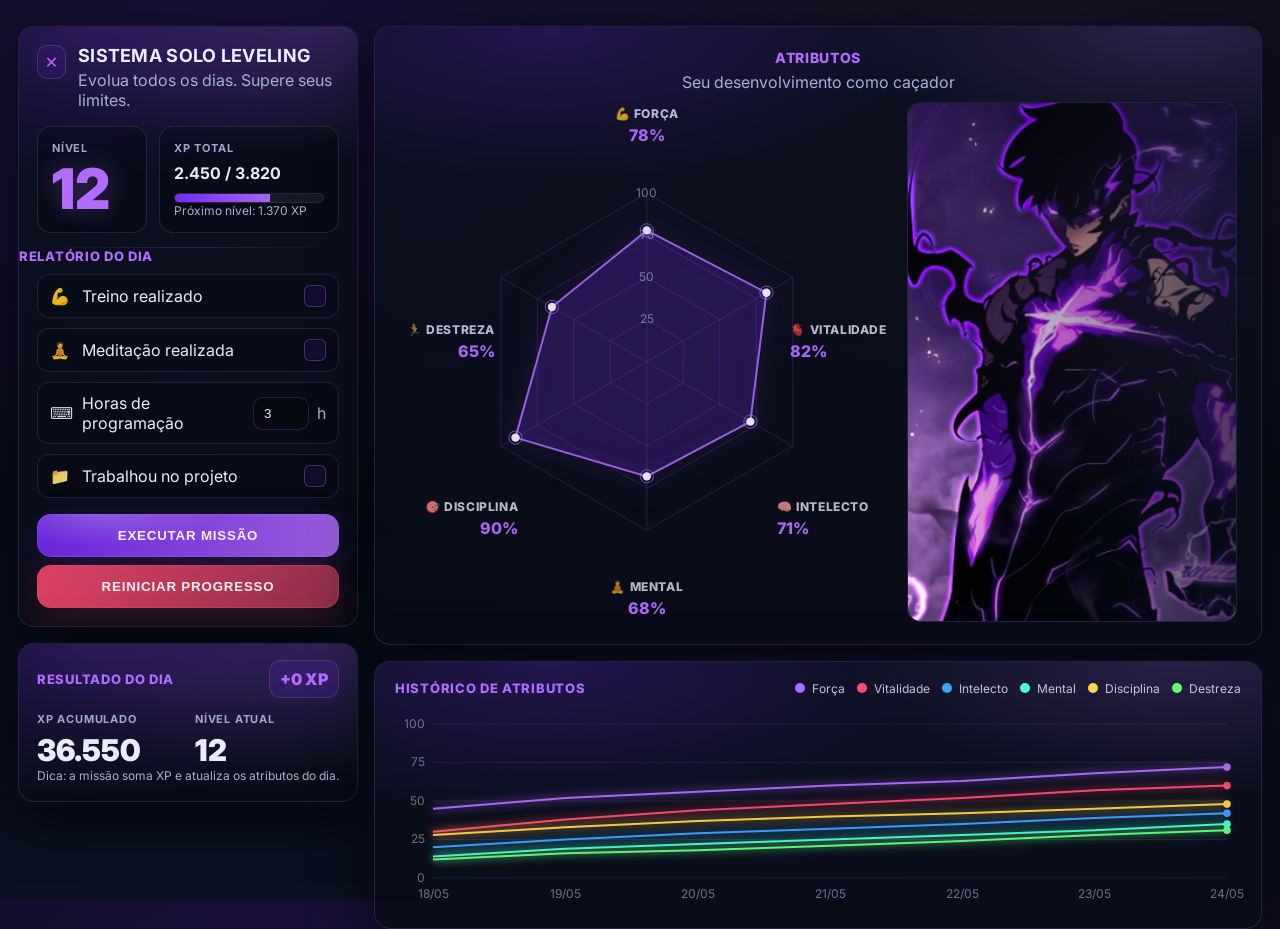
==== solo/index.html @ bb293845 "SoloLevingVini" ====
<!doctype html>
<html lang="pt-BR">
<head>
  <meta charset="utf-8" />
  <meta name="viewport" content="width=device-width, initial-scale=1" />
  <title>Sistema Solo Leveling</title>
  <link rel="preconnect" href="https://fonts.googleapis.com">
  <link rel="preconnect" href="https://fonts.gstatic.com" crossorigin>
  <link href="https://fonts.googleapis.com/css2?family=Inter:wght@400;600;700;800&display=swap" rel="stylesheet">
  <link rel="stylesheet" href="./styles.css" />
</head>
<body>
  <div class="bg"></div>

  <main class="wrap">
    <section class="grid">

      <!-- LEFT COLUMN -->
      <aside class="col left">
        <div class="card glass">
          <div class="titleRow">
            <div class="logoX">✕</div>
            <div>
              <h1>SISTEMA SOLO LEVELING</h1>
              <p class="muted">Evolua todos os dias. Supere seus limites.</p>
            </div>
          </div>

          <div class="levelXp">
            <div class="levelBox">
              <div class="k">NÍVEL</div>
              <div id="level" class="levelNum">12</div>
            </div>

            <div class="xpBox">
              <div class="k">XP TOTAL</div>
              <div class="xpTop">
                <div id="xpText" class="xpText">2.450 / 3.000</div>
              </div>
              <div class="bar">
                <div id="xpFill" class="fill"></div>
              </div>
              <div id="nextText" class="muted small">Próximo nível: 550 XP</div>
            </div>
          </div>

          <div class="divider"></div>

          <h2>RELATÓRIO DO DIA</h2>

          <div class="tasks">
            <label class="task">
              <span class="taskLeft">
                <span class="ico">💪</span>
                <span>Treino realizado</span>
              </span>
              <input id="tTreino" type="checkbox">
              <span class="cb"></span>
            </label>

            <label class="task">
              <span class="taskLeft">
                <span class="ico">🧘</span>
                <span>Meditação realizada</span>
              </span>
              <input id="tMeditacao" type="checkbox">
              <span class="cb"></span>
            </label>

            <div class="task row">
              <span class="taskLeft">
                <span class="ico">⌨️</span>
                <span>Horas de programação</span>
              </span>
              <div class="hours">
                <input id="tHoras" type="number" min="0" max="24" value="3" />
                <span class="muted">h</span>
              </div>
            </div>

            <label class="task">
              <span class="taskLeft">
                <span class="ico">📁</span>
                <span>Trabalhou no projeto</span>
              </span>
              <input id="tProjeto" type="checkbox">
              <span class="cb"></span>
            </label>
          </div>

          <button id="btnMissao" class="btn primary">
            EXECUTAR MISSÃO
          </button>
          <button id="btnReset" class="btn danger">
            REINICIAR PROGRESSO
          </button>
        </div>

        <div class="card glass resultCard">
          <div class="resultHeader">
            <h2>RESULTADO DO DIA</h2>
            <div id="xpGainBadge" class="badge">+0 XP</div>
          </div>

          <div class="resultStats">
            <div>
              <div class="k">XP ACUMULADO</div>
              <div id="xpAccum" class="bigStat">2.450</div>
            </div>
            <div>
              <div class="k">NÍVEL ATUAL</div>
              <div id="level2" class="bigStat">12</div>
            </div>
          </div>

          <div class="hint muted small">
            Dica: a missão soma XP e atualiza os atributos do dia.
          </div>
        </div>
      </aside>

      <!-- CENTER + RIGHT (big card) -->
      <section class="col midRight">
        <div class="card glass bigCard">
          <div class="bigTop">
            <div class="bigTitle">
              <h2>ATRIBUTOS</h2>
              <p class="muted">Seu desenvolvimento como caçador</p>
            </div>
          </div>

          <div class="bigBody">
            <div class="radarWrap">
              <div class="attrLabel top">
                <div class="labelName">💪 FORÇA</div>
                <div id="vForca" class="labelVal">78%</div>
              </div>

              <div class="attrLabel right">
                <div class="labelName">🫀 VITALIDADE</div>
                <div id="vVitalidade" class="labelVal">82%</div>
              </div>

              <div class="attrLabel bottomRight">
                <div class="labelName">🧠 INTELECTO</div>
                <div id="vIntelecto" class="labelVal">71%</div>
              </div>

              <div class="attrLabel bottom">
                <div class="labelName">🧘 MENTAL</div>
                <div id="vMental" class="labelVal">68%</div>
              </div>

              <div class="attrLabel bottomLeft">
                <div class="labelName">🎯 DISCIPLINA</div>
                <div id="vDisciplina" class="labelVal">90%</div>
              </div>

              <div class="attrLabel left">
                <div class="labelName">🏃 DESTREZA</div>
                <div id="vDestreza" class="labelVal">65%</div>
              </div>

              <canvas id="radar" width="520" height="520" aria-label="Radar de atributos"></canvas>
            </div>

            <div class="art">
                 <div class="artGlow"></div>
                 <img class="artImg" src="./assets/cacador.jpg" alt="Caçador" />
                <div class="artVignette"></div>
            </div>
          </div>
        </div>

        <div class="card glass historyCard">
          <div class="historyTop">
            <h2>HISTÓRICO DE ATRIBUTOS</h2>
            <div class="legend">
              <span class="lg"><i style="background:#b26bff"></i>Força</span>
              <span class="lg"><i style="background:#ff4b6e"></i>Vitalidade</span>
              <span class="lg"><i style="background:#3da2ff"></i>Intelecto</span>
              <span class="lg"><i style="background:#48ffd5"></i>Mental</span>
              <span class="lg"><i style="background:#ffd34a"></i>Disciplina</span>
              <span class="lg"><i style="background:#64ff7a"></i>Destreza</span>
            </div>
          </div>
          <canvas id="history" width="1080" height="260"></canvas>
        </div>
      </section>

    </section>
  </main>

  <script src="./app.js"></script>
</body>
</html>
---- solo/styles.css ----
:root{
  --bg0:#070A12;
  --bg1:#0A1020;
  --card:#0b1020cc;
  --stroke:#1b2440;
  --stroke2:#2a3155;
  --text:#e9ecff;
  --muted:#a6b0d4;

  --p1:#7b2cff;
  --p2:#b26bff;

  --shadow: 0 18px 55px rgba(0,0,0,.6);
  --radius:16px;
}

*{box-sizing:border-box}
html,body{height:100%}
body{
  margin:0;
  font-family: Inter, system-ui, -apple-system, Segoe UI, Roboto, Arial, sans-serif;
  color:var(--text);
  background: radial-gradient(1200px 800px at 20% 10%, rgba(123,44,255,.18), transparent 55%),
              radial-gradient(1000px 700px at 80% 15%, rgba(178,107,255,.10), transparent 55%),
              radial-gradient(900px 700px at 65% 85%, rgba(123,44,255,.08), transparent 55%),
              linear-gradient(180deg, var(--bg0), var(--bg1));
  overflow-x:hidden;
}

.bg{
  position:fixed; inset:0;
  background:
    radial-gradient(2px 2px at 12% 25%, rgba(178,107,255,.25), transparent 60%),
    radial-gradient(2px 2px at 72% 35%, rgba(123,44,255,.22), transparent 60%),
    radial-gradient(1px 1px at 40% 70%, rgba(255,255,255,.12), transparent 60%),
    radial-gradient(1px 1px at 82% 80%, rgba(255,255,255,.10), transparent 60%);
  pointer-events:none;
  filter: blur(.1px);
  opacity:.85;
}

.wrap{max-width:1280px; margin:26px auto; padding:0 18px;}
.grid{
  display:grid;
  grid-template-columns: 340px 1fr;
  gap:16px;
  align-items:start;
}
.col{display:flex; flex-direction:column; gap:16px;}

.card{
  border-radius: var(--radius);
  border:1px solid rgba(42,49,85,.7);
  background: linear-gradient(180deg, rgba(12,16,31,.92), rgba(9,12,22,.82));
  box-shadow: var(--shadow);
  position:relative;
  overflow:hidden;
}
.glass::before{
  content:"";
  position:absolute; inset:-2px;
  background: radial-gradient(700px 280px at 20% 0%, rgba(123,44,255,.22), transparent 55%),
              radial-gradient(600px 240px at 90% 0%, rgba(178,107,255,.18), transparent 55%);
  pointer-events:none;
}
.card > *{position:relative}

.titleRow{
  display:flex; gap:12px;
  padding:18px 18px 6px;
  align-items:flex-start;
}
.logoX{
  width:34px;height:34px;
  border-radius:10px;
  display:grid;place-items:center;
  color: var(--p2);
  background: rgba(123,44,255,.10);
  border:1px solid rgba(178,107,255,.25);
  font-weight:800;
}
h1{
  margin:0;
  font-size:18px;
  letter-spacing:.3px;
}
h2{
  margin:0;
  font-size:13px;
  letter-spacing:.7px;
  color: var(--p2);
  font-weight:800;
}
p{margin:4px 0 0}

.muted{color:var(--muted)}
.small{font-size:12px}

.levelXp{
  display:grid;
  grid-template-columns: 110px 1fr;
  gap:12px;
  padding:10px 18px 14px;
}
.levelBox, .xpBox{
  border-radius:14px;
  border:1px solid rgba(42,49,85,.7);
  background: rgba(5,7,13,.35);
  padding:14px;
}
.k{font-size:11px; letter-spacing:.8px; color:rgba(166,176,212,.95); font-weight:700}
.levelNum{
  font-size:56px;
  font-weight:900;
  line-height:1;
  margin-top:6px;
  color: var(--p2);
  text-shadow: 0 0 24px rgba(178,107,255,.35);
}
.xpText{font-weight:700; margin-top:8px}
.bar{
  height:10px;
  margin-top:10px;
  border-radius:999px;
  background: rgba(255,255,255,.06);
  border:1px solid rgba(178,107,255,.14);
  overflow:hidden;
}
.fill{
  height:100%;
  width:60%;
  background: linear-gradient(90deg, rgba(123,44,255,.95), rgba(178,107,255,.92));
  box-shadow: 0 0 26px rgba(178,107,255,.40);
}
.divider{
  height:1px;
  background: linear-gradient(90deg, transparent, rgba(178,107,255,.22), transparent);
  margin:0 18px;
}

.tasks{padding:10px 18px 16px; display:flex; flex-direction:column; gap:10px;}
.task{
  display:flex; align-items:center; justify-content:space-between;
  gap:10px;
  padding:10px 12px;
  border-radius:12px;
  border:1px solid rgba(42,49,85,.65);
  background: rgba(5,7,13,.25);
}
.task.row{padding:10px 12px;}
.taskLeft{display:flex; align-items:center; gap:10px;}
.ico{width:22px; opacity:.9}
.hours{display:flex; align-items:center; gap:8px;}
.hours input{
  width:56px;
  background: rgba(0,0,0,.25);
  border:1px solid rgba(178,107,255,.22);
  color:var(--text);
  border-radius:10px;
  padding:8px 10px;
  outline:none;
}

.task input[type="checkbox"]{
  position:absolute;
  opacity:0;
  pointer-events:none;
}
.cb{
  width:22px;height:22px;
  border-radius:6px;
  border:1px solid rgba(178,107,255,.35);
  background: rgba(123,44,255,.10);
  box-shadow: inset 0 0 0 2px rgba(0,0,0,.15);
  display:grid; place-items:center;
}
.task input:checked + .cb{
  background: rgba(123,44,255,.45);
  border-color: rgba(178,107,255,.75);
  box-shadow: 0 0 18px rgba(178,107,255,.25);
}
.task input:checked + .cb::after{
  content:"✓";
  font-weight:900;
  font-size:14px;
  color:#fff;
}

.btn{
  border:none;
  cursor:pointer;
  width: calc(100% - 36px);
  margin: 0 18px 18px;
  border-radius:14px;
  padding:14px 14px;
  font-weight:900;
  letter-spacing:.8px;
}
.btn.primary{
  color:#f4efff;
  background: radial-gradient(220px 55px at 20% 0%, rgba(255,255,255,.18), transparent 55%),
              linear-gradient(90deg, rgba(123,44,255,.85), rgba(178,107,255,.85));
  box-shadow: 0 14px 40px rgba(123,44,255,.20), 0 0 0 1px rgba(178,107,255,.25) inset;
}
.btn.primary:hover{filter:brightness(1.05)}

.resultCard{padding:16px 18px 18px;}
.resultHeader{display:flex; align-items:center; justify-content:space-between; gap:10px;}
.badge{
  padding:8px 10px;
  border-radius:12px;
  background: rgba(123,44,255,.14);
  border:1px solid rgba(178,107,255,.25);
  color: var(--p2);
  font-weight:900;
}
.resultStats{
  display:grid;
  grid-template-columns: 1fr 1fr;
  gap:14px;
  margin-top:14px;
}
.bigStat{
  font-size:30px;
  font-weight:900;
  margin-top:6px;
}

.midRight{min-width:0;}
.bigCard{padding:16px;}
.bigTop{display:flex; align-items:center; justify-content:center; padding:6px 6px 0;}
.bigTitle{text-align:center}
.bigTitle h2{font-size:14px}
.bigTitle p{margin-top:6px}

.bigBody{
  display:grid;
  grid-template-columns: 1.2fr .8fr;
  gap:12px;
  padding: 10px 8px 6px;
  align-items:center;
}
.radarWrap{
  position:relative;
  min-height: 520px;
  display:grid;
  place-items:center;
}
#radar{
  width:min(520px, 100%);
  height:auto;
  filter: drop-shadow(0 0 18px rgba(178,107,255,.22));
}

.attrLabel{
  position:absolute;
  font-size:12px;
  text-transform:uppercase;
  letter-spacing:.6px;
  color:rgba(233,236,255,.9);
  font-weight:800;
  opacity:.95;
}
.labelVal{color: var(--p2); font-size:16px; margin-top:4px; text-transform:none; letter-spacing:0}
.labelName{display:flex; gap:8px; align-items:center; opacity:.9}

.attrLabel.top{top:4px; left:50%; transform:translateX(-50%); text-align:center;}
.attrLabel.right{right:8px; top:46%; transform:translateY(-50%); text-align:left;}
.attrLabel.left{left:8px; top:46%; transform:translateY(-50%); text-align:right;}
.attrLabel.bottom{bottom:4px; left:50%; transform:translateX(-50%); text-align:center;}
.attrLabel.bottomLeft{left:26px; bottom:84px; text-align:right;}
.attrLabel.bottomRight{right:26px; bottom:84px; text-align:left;}

.art{
  position:relative;
  height:520px;
  border-radius:14px;
  border:1px solid rgba(42,49,85,.65);
  background: radial-gradient(380px 420px at 40% 25%, rgba(123,44,255,.22), transparent 60%),
              radial-gradient(420px 520px at 70% 45%, rgba(178,107,255,.10), transparent 65%),
              linear-gradient(180deg, rgba(0,0,0,.20), rgba(0,0,0,.40));
  overflow:hidden;
}
.artGlow{
  position:absolute; inset:-40px;
  background: radial-gradient(500px 380px at 65% 30%, rgba(178,107,255,.25), transparent 60%),
              radial-gradient(380px 300px at 70% 70%, rgba(123,44,255,.18), transparent 62%);
  filter: blur(8px);
  opacity:.9;
}
.silhouette{
  position:absolute;
  right:-40px; bottom:-30px;
  width:420px; height:620px;
  background:
    radial-gradient(120px 120px at 55% 28%, rgba(178,107,255,.95), transparent 60%),
    radial-gradient(240px 240px at 55% 58%, rgba(123,44,255,.35), transparent 70%),
    linear-gradient(90deg, rgba(0,0,0,.0), rgba(0,0,0,.55)),
    url("data:image/svg+xml,%3Csvg xmlns='http://www.w3.org/2000/svg' width='420' height='620'%3E%3Cpath d='M278 63c34 36 41 55 50 104 4 21 9 39 18 55 16 27 28 50 23 90-5 43-31 85-42 105-8 14-11 29-9 45 4 26-2 55-22 76-17 18-47 34-82 36-27 1-62-10-84-33-20-20-26-53-17-79 8-22 26-35 31-55 8-31-9-54-10-82-1-28 14-46 17-68 3-20-5-40 2-63 9-30 41-50 68-66 20-12 36-26 57-65z' fill='%2306070d'/%3E%3C/svg%3E") center/contain no-repeat;
  opacity:.95;
  filter: drop-shadow(0 0 22px rgba(178,107,255,.25));
}

.historyCard{padding:14px 16px 12px}
.historyTop{
  display:flex; flex-wrap:wrap;
  align-items:center; justify-content:space-between;
  gap:10px;
  padding:4px 4px 10px;
}
.legend{display:flex; gap:12px; flex-wrap:wrap; align-items:center;}
.lg{font-size:12px; color:rgba(233,236,255,.82); display:flex; gap:7px; align-items:center;}
.lg i{width:10px;height:10px;border-radius:999px; display:inline-block}

#history{width:100%; height:auto; opacity:.95}

@media (max-width: 1020px){
  .grid{grid-template-columns:1fr}
  .bigBody{grid-template-columns: 1fr}
  .art{height:320px}
  .radarWrap{min-height:480px}
}
.art{
  position:relative;
  overflow:hidden;
}

/* imagem do personagem */
.artImg{
  position:absolute;
  right:-60px;      /* puxa pra fora como na referência */
  bottom:-40px;
  height:112%;
  width:auto;
  max-width:none;
  opacity:0.98;
  pointer-events:none;
  user-select:none;

  /* “neon roxo” */
  filter:
    drop-shadow(0 0 18px rgba(178,107,255,.25))
    drop-shadow(0 0 44px rgba(123,44,255,.20))
    saturate(1.15)
    contrast(1.06);
}

/* vinheta escura pra integrar com o fundo do card */
.artVignette{
  position:absolute;
  inset:0;
  background:
    radial-gradient(500px 420px at 70% 35%, rgba(178,107,255,.08), transparent 60%),
    linear-gradient(90deg, rgba(10,16,32,0.00) 0%, rgba(10,16,32,0.35) 55%, rgba(10,16,32,0.72) 100%);
  pointer-events:none;
}
.btn.danger{
  color:#ffeef2;
  background: linear-gradient(90deg, rgba(255,75,110,.85), rgba(255,75,110,.55));
  box-shadow: 0 14px 40px rgba(255,75,110,.18), 0 0 0 1px rgba(255,75,110,.25) inset;
  margin-top:-10px; /* deixa mais colado no botão principal (opcional) */
}
.btn.danger:hover{ filter: brightness(1.05); }
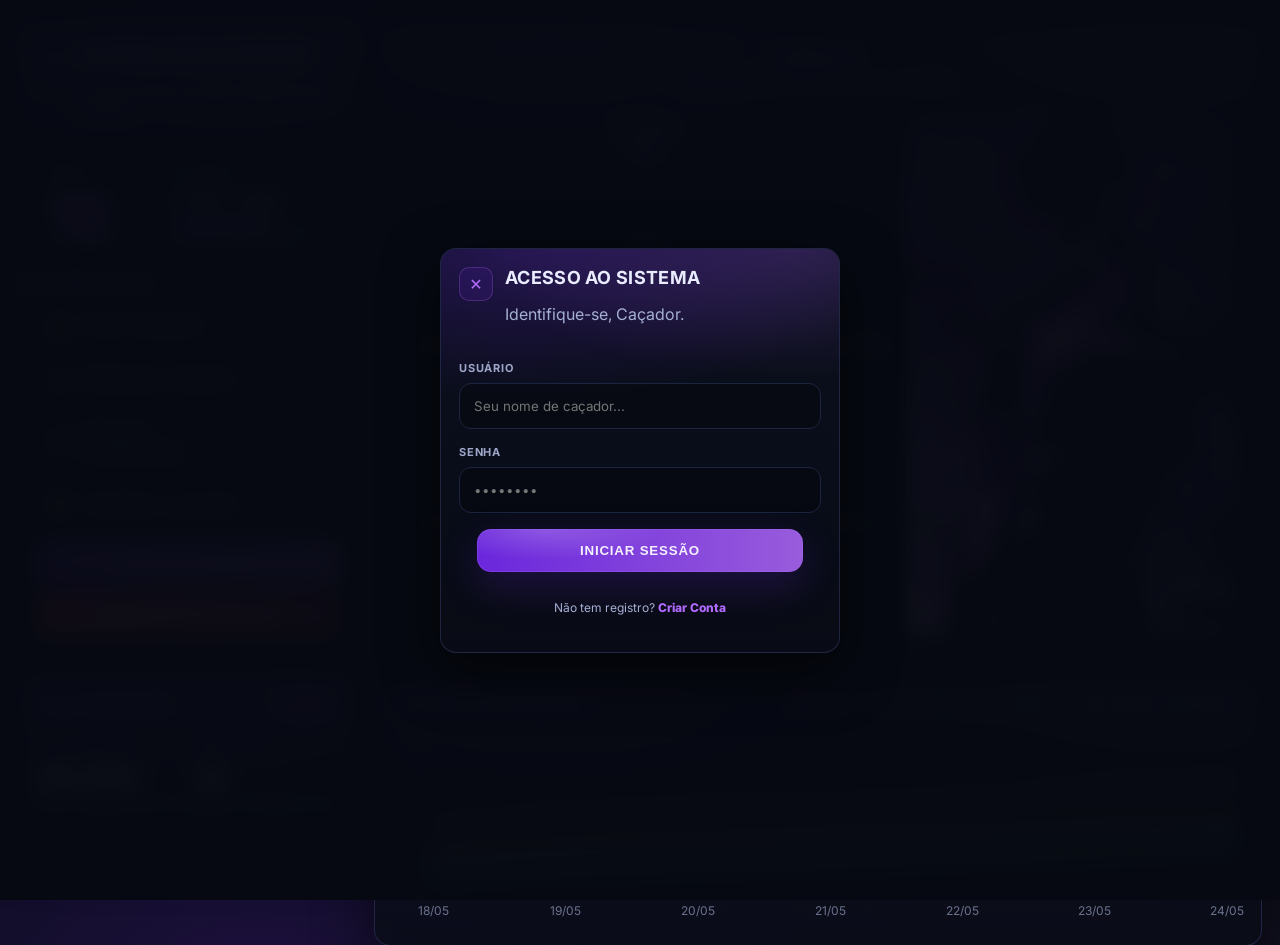
==== commit 8498abfa: "Solo" ====
--- a/solo/index.html
+++ b/solo/index.html
@@ -12,10 +12,52 @@
 <body>
   <div class="bg"></div>
 
+  <div id="authOverlay" class="auth-overlay">
+    <div class="card glass auth-card">
+      <div class="titleRow">
+        <div class="logoX">✕</div>
+        <div>
+          <h1 id="authTitle">ACESSO AO SISTEMA</h1>
+          <p class="muted" id="authSubtitle">Identifique-se, Caçador.</p>
+        </div>
+      </div>
+
+      <div class="auth-forms">
+        <form id="loginForm" class="auth-form">
+          <div class="input-group">
+            <label class="k">USUÁRIO</label>
+            <input type="text" placeholder="Seu nome de caçador..." required>
+          </div>
+          <div class="input-group">
+            <label class="k">SENHA</label>
+            <input type="password" placeholder="••••••••" required>
+          </div>
+          <button type="submit" class="btn primary">INICIAR SESSÃO</button>
+          <p class="small muted center">Não tem registro? <a href="#" id="toRegister">Criar Conta</a></p>
+        </form>
+
+        <form id="registerForm" class="auth-form hidden">
+          <div class="input-group">
+            <label class="k">NOME COMPLETO</label>
+            <input type="text" placeholder="Sung Jin-Woo" required>
+          </div>
+          <div class="input-group">
+            <label class="k">E-MAIL</label>
+            <input type="email" placeholder="hunter@sistema.com" required>
+          </div>
+          <div class="input-group">
+            <label class="k">NOVA SENHA</label>
+            <input type="password" placeholder="••••••••" required>
+          </div>
+          <button type="submit" class="btn primary">DESPERTAR AGORA</button>
+          <p class="small muted center">Já é um caçador? <a href="#" id="toLogin">Fazer Login</a></p>
+        </form>
+      </div>
+    </div>
+  </div>
+
   <main class="wrap">
     <section class="grid">
-
-      <!-- LEFT COLUMN -->
       <aside class="col left">
         <div class="card glass">
           <div class="titleRow">
@@ -31,7 +73,6 @@
               <div class="k">NÍVEL</div>
               <div id="level" class="levelNum">12</div>
             </div>
-
             <div class="xpBox">
               <div class="k">XP TOTAL</div>
               <div class="xpTop">
@@ -45,55 +86,32 @@
           </div>
 
           <div class="divider"></div>
-
           <h2>RELATÓRIO DO DIA</h2>
 
           <div class="tasks">
             <label class="task">
-              <span class="taskLeft">
-                <span class="ico">💪</span>
-                <span>Treino realizado</span>
-              </span>
-              <input id="tTreino" type="checkbox">
-              <span class="cb"></span>
+              <span class="taskLeft"><span class="ico">💪</span><span>Treino realizado</span></span>
+              <input id="tTreino" type="checkbox"><span class="cb"></span>
             </label>
-
             <label class="task">
-              <span class="taskLeft">
-                <span class="ico">🧘</span>
-                <span>Meditação realizada</span>
-              </span>
-              <input id="tMeditacao" type="checkbox">
-              <span class="cb"></span>
+              <span class="taskLeft"><span class="ico">🧘</span><span>Meditação realizada</span></span>
+              <input id="tMeditacao" type="checkbox"><span class="cb"></span>
             </label>
-
             <div class="task row">
-              <span class="taskLeft">
-                <span class="ico">⌨️</span>
-                <span>Horas de programação</span>
-              </span>
+              <span class="taskLeft"><span class="ico">⌨️</span><span>Horas de programação</span></span>
               <div class="hours">
                 <input id="tHoras" type="number" min="0" max="24" value="3" />
                 <span class="muted">h</span>
               </div>
             </div>
-
             <label class="task">
-              <span class="taskLeft">
-                <span class="ico">📁</span>
-                <span>Trabalhou no projeto</span>
-              </span>
-              <input id="tProjeto" type="checkbox">
-              <span class="cb"></span>
+              <span class="taskLeft"><span class="ico">📁</span><span>Trabalhou no projeto</span></span>
+              <input id="tProjeto" type="checkbox"><span class="cb"></span>
             </label>
           </div>
 
-          <button id="btnMissao" class="btn primary">
-            EXECUTAR MISSÃO
-          </button>
-          <button id="btnReset" class="btn danger">
-            REINICIAR PROGRESSO
-          </button>
+          <button id="btnMissao" class="btn primary">EXECUTAR MISSÃO</button>
+          <button id="btnReset" class="btn danger">REINICIAR PROGRESSO</button>
         </div>
 
         <div class="card glass resultCard">
@@ -101,25 +119,14 @@
             <h2>RESULTADO DO DIA</h2>
             <div id="xpGainBadge" class="badge">+0 XP</div>
           </div>
-
           <div class="resultStats">
-            <div>
-              <div class="k">XP ACUMULADO</div>
-              <div id="xpAccum" class="bigStat">2.450</div>
-            </div>
-            <div>
-              <div class="k">NÍVEL ATUAL</div>
-              <div id="level2" class="bigStat">12</div>
-            </div>
+            <div><div class="k">XP ACUMULADO</div><div id="xpAccum" class="bigStat">2.450</div></div>
+            <div><div class="k">NÍVEL ATUAL</div><div id="level2" class="bigStat">12</div></div>
           </div>
-
-          <div class="hint muted small">
-            Dica: a missão soma XP e atualiza os atributos do dia.
-          </div>
+          <div class="hint muted small">Dica: a missão soma XP e atualiza os atributos do dia.</div>
         </div>
       </aside>
 
-      <!-- CENTER + RIGHT (big card) -->
       <section class="col midRight">
         <div class="card glass bigCard">
           <div class="bigTop">
@@ -128,46 +135,20 @@
               <p class="muted">Seu desenvolvimento como caçador</p>
             </div>
           </div>
-
           <div class="bigBody">
             <div class="radarWrap">
-              <div class="attrLabel top">
-                <div class="labelName">💪 FORÇA</div>
-                <div id="vForca" class="labelVal">78%</div>
-              </div>
-
-              <div class="attrLabel right">
-                <div class="labelName">🫀 VITALIDADE</div>
-                <div id="vVitalidade" class="labelVal">82%</div>
-              </div>
-
-              <div class="attrLabel bottomRight">
-                <div class="labelName">🧠 INTELECTO</div>
-                <div id="vIntelecto" class="labelVal">71%</div>
-              </div>
-
-              <div class="attrLabel bottom">
-                <div class="labelName">🧘 MENTAL</div>
-                <div id="vMental" class="labelVal">68%</div>
-              </div>
-
-              <div class="attrLabel bottomLeft">
-                <div class="labelName">🎯 DISCIPLINA</div>
-                <div id="vDisciplina" class="labelVal">90%</div>
-              </div>
-
-              <div class="attrLabel left">
-                <div class="labelName">🏃 DESTREZA</div>
-                <div id="vDestreza" class="labelVal">65%</div>
-              </div>
-
-              <canvas id="radar" width="520" height="520" aria-label="Radar de atributos"></canvas>
+              <div class="attrLabel top"><div class="labelName">💪 FORÇA</div><div id="vForca" class="labelVal">78%</div></div>
+              <div class="attrLabel right"><div class="labelName">🫀 VITALIDADE</div><div id="vVitalidade" class="labelVal">82%</div></div>
+              <div class="attrLabel bottomRight"><div class="labelName">🧠 INTELECTO</div><div id="vIntelecto" class="labelVal">71%</div></div>
+              <div class="attrLabel bottom"><div class="labelName">🧘 MENTAL</div><div id="vMental" class="labelVal">68%</div></div>
+              <div class="attrLabel bottomLeft"><div class="labelName">🎯 DISCIPLINA</div><div id="vDisciplina" class="labelVal">90%</div></div>
+              <div class="attrLabel left"><div class="labelName">🏃 DESTREZA</div><div id="vDestreza" class="labelVal">65%</div></div>
+              <canvas id="radar" width="520" height="520"></canvas>
             </div>
-
             <div class="art">
-                 <div class="artGlow"></div>
-                 <img class="artImg" src="./assets/cacador.jpg" alt="Caçador" />
-                <div class="artVignette"></div>
+              <div class="artGlow"></div>
+              <img class="artImg" src="./assets/cacador.jpg" alt="Caçador" />
+              <div class="artVignette"></div>
             </div>
           </div>
         </div>
@@ -187,7 +168,6 @@
           <canvas id="history" width="1080" height="260"></canvas>
         </div>
       </section>
-
     </section>
   </main>
 
--- a/solo/styles.css
+++ b/solo/styles.css
@@ -6,10 +6,8 @@
   --stroke2:#2a3155;
   --text:#e9ecff;
   --muted:#a6b0d4;
-
   --p1:#7b2cff;
   --p2:#b26bff;
-
   --shadow: 0 18px 55px rgba(0,0,0,.6);
   --radius:16px;
 }
@@ -79,20 +77,8 @@
   border:1px solid rgba(178,107,255,.25);
   font-weight:800;
 }
-h1{
-  margin:0;
-  font-size:18px;
-  letter-spacing:.3px;
-}
-h2{
-  margin:0;
-  font-size:13px;
-  letter-spacing:.7px;
-  color: var(--p2);
-  font-weight:800;
-}
-p{margin:4px 0 0}
-
+h1{ margin:0; font-size:18px; letter-spacing:.3px; }
+h2{ margin:0; font-size:13px; letter-spacing:.7px; color: var(--p2); font-weight:800; }
 .muted{color:var(--muted)}
 .small{font-size:12px}
 
@@ -195,6 +181,7 @@
   padding:14px 14px;
   font-weight:900;
   letter-spacing:.8px;
+  transition: filter 0.2s;
 }
 .btn.primary{
   color:#f4efff;
@@ -202,7 +189,14 @@
               linear-gradient(90deg, rgba(123,44,255,.85), rgba(178,107,255,.85));
   box-shadow: 0 14px 40px rgba(123,44,255,.20), 0 0 0 1px rgba(178,107,255,.25) inset;
 }
-.btn.primary:hover{filter:brightness(1.05)}
+.btn.primary:hover{filter:brightness(1.1)}
+.btn.danger{
+  color:#ffeef2;
+  background: linear-gradient(90deg, rgba(255,75,110,.85), rgba(255,75,110,.55));
+  box-shadow: 0 14px 40px rgba(255,75,110,.18), 0 0 0 1px rgba(255,75,110,.25) inset;
+  margin-top:-10px;
+}
+.btn.danger:hover{ filter: brightness(1.1); }
 
 .resultCard{padding:16px 18px 18px;}
 .resultHeader{display:flex; align-items:center; justify-content:space-between; gap:10px;}
@@ -252,6 +246,7 @@
   filter: drop-shadow(0 0 18px rgba(178,107,255,.22));
 }
 
+/* RESTAURADO O POSICIONAMENTO DO RADAR */
 .attrLabel{
   position:absolute;
   font-size:12px;
@@ -260,6 +255,7 @@
   color:rgba(233,236,255,.9);
   font-weight:800;
   opacity:.95;
+  pointer-events: none; /* Garante que os labels não atrapalhem cliques no radar */
 }
 .labelVal{color: var(--p2); font-size:16px; margin-top:4px; text-transform:none; letter-spacing:0}
 .labelName{display:flex; gap:8px; align-items:center; opacity:.9}
@@ -288,17 +284,29 @@
   filter: blur(8px);
   opacity:.9;
 }
-.silhouette{
+.artImg{
   position:absolute;
-  right:-40px; bottom:-30px;
-  width:420px; height:620px;
+  right:-60px;
+  bottom:-40px;
+  height:112%;
+  width:auto;
+  max-width:none;
+  opacity:0.98;
+  pointer-events:none;
+  user-select:none;
+  filter:
+    drop-shadow(0 0 18px rgba(178,107,255,.25))
+    drop-shadow(0 0 44px rgba(123,44,255,.20))
+    saturate(1.15)
+    contrast(1.06);
+}
+.artVignette{
+  position:absolute;
+  inset:0;
   background:
-    radial-gradient(120px 120px at 55% 28%, rgba(178,107,255,.95), transparent 60%),
-    radial-gradient(240px 240px at 55% 58%, rgba(123,44,255,.35), transparent 70%),
-    linear-gradient(90deg, rgba(0,0,0,.0), rgba(0,0,0,.55)),
-    url("data:image/svg+xml,%3Csvg xmlns='http://www.w3.org/2000/svg' width='420' height='620'%3E%3Cpath d='M278 63c34 36 41 55 50 104 4 21 9 39 18 55 16 27 28 50 23 90-5 43-31 85-42 105-8 14-11 29-9 45 4 26-2 55-22 76-17 18-47 34-82 36-27 1-62-10-84-33-20-20-26-53-17-79 8-22 26-35 31-55 8-31-9-54-10-82-1-28 14-46 17-68 3-20-5-40 2-63 9-30 41-50 68-66 20-12 36-26 57-65z' fill='%2306070d'/%3E%3C/svg%3E") center/contain no-repeat;
-  opacity:.95;
-  filter: drop-shadow(0 0 22px rgba(178,107,255,.25));
+    radial-gradient(500px 420px at 70% 35%, rgba(178,107,255,.08), transparent 60%),
+    linear-gradient(90deg, rgba(10,16,32,0.00) 0%, rgba(10,16,32,0.35) 55%, rgba(10,16,32,0.72) 100%);
+  pointer-events:none;
 }
 
 .historyCard{padding:14px 16px 12px}
@@ -310,7 +318,7 @@
 }
 .legend{display:flex; gap:12px; flex-wrap:wrap; align-items:center;}
 .lg{font-size:12px; color:rgba(233,236,255,.82); display:flex; gap:7px; align-items:center;}
-.lg i{width:10px;height:10px;border-radius:999px; display:inline-block}
+.lg i{width:10px;height:10px;border-radius:9999px; display:inline-block}
 
 #history{width:100%; height:auto; opacity:.95}
 
@@ -320,44 +328,26 @@
   .art{height:320px}
   .radarWrap{min-height:480px}
 }
-.art{
-  position:relative;
-  overflow:hidden;
-}
-
-/* imagem do personagem */
-.artImg{
-  position:absolute;
-  right:-60px;      /* puxa pra fora como na referência */
-  bottom:-40px;
-  height:112%;
-  width:auto;
-  max-width:none;
-  opacity:0.98;
-  pointer-events:none;
-  user-select:none;
-
-  /* “neon roxo” */
-  filter:
-    drop-shadow(0 0 18px rgba(178,107,255,.25))
-    drop-shadow(0 0 44px rgba(123,44,255,.20))
-    saturate(1.15)
-    contrast(1.06);
-}
-
-/* vinheta escura pra integrar com o fundo do card */
-.artVignette{
-  position:absolute;
-  inset:0;
-  background:
-    radial-gradient(500px 420px at 70% 35%, rgba(178,107,255,.08), transparent 60%),
-    linear-gradient(90deg, rgba(10,16,32,0.00) 0%, rgba(10,16,32,0.35) 55%, rgba(10,16,32,0.72) 100%);
-  pointer-events:none;
-}
-.btn.danger{
-  color:#ffeef2;
-  background: linear-gradient(90deg, rgba(255,75,110,.85), rgba(255,75,110,.55));
-  box-shadow: 0 14px 40px rgba(255,75,110,.18), 0 0 0 1px rgba(255,75,110,.25) inset;
-  margin-top:-10px; /* deixa mais colado no botão principal (opcional) */
-}
-.btn.danger:hover{ filter: brightness(1.05); }+
+/* AUTH OVERLAY STYLES */
+.auth-overlay {
+  position: fixed; inset: 0; z-index: 9999;
+  background: rgba(7, 10, 18, 0.96);
+  display: flex; align-items: center; justify-content: center;
+  backdrop-filter: blur(10px);
+  transition: opacity 0.5s, display 0.5s;
+}
+.auth-card { width: 100%; max-width: 400px; padding-bottom: 10px; animation: authFade 0.4s ease-out; }
+@keyframes authFade { from { opacity:0; transform:scale(0.95); } to { opacity:1; transform:scale(1); } }
+.auth-forms { padding: 15px 18px; }
+.input-group { display: flex; flex-direction: column; gap: 8px; margin-bottom: 16px; }
+.input-group input {
+  background: rgba(0,0,0,0.3); border: 1px solid var(--stroke);
+  border-radius: 12px; padding: 14px; color: var(--text); outline: none;
+  font-family: inherit;
+}
+.input-group input:focus { border-color: var(--p2); box-shadow: 0 0 12px rgba(178,107,255,0.2); }
+.center { text-align: center; display: block; margin-top: 10px; width: 100%; }
+.auth-overlay a { color: var(--p2); text-decoration: none; font-weight: 800; }
+.auth-overlay a:hover { text-decoration: underline; }
+.hidden { display: none; }
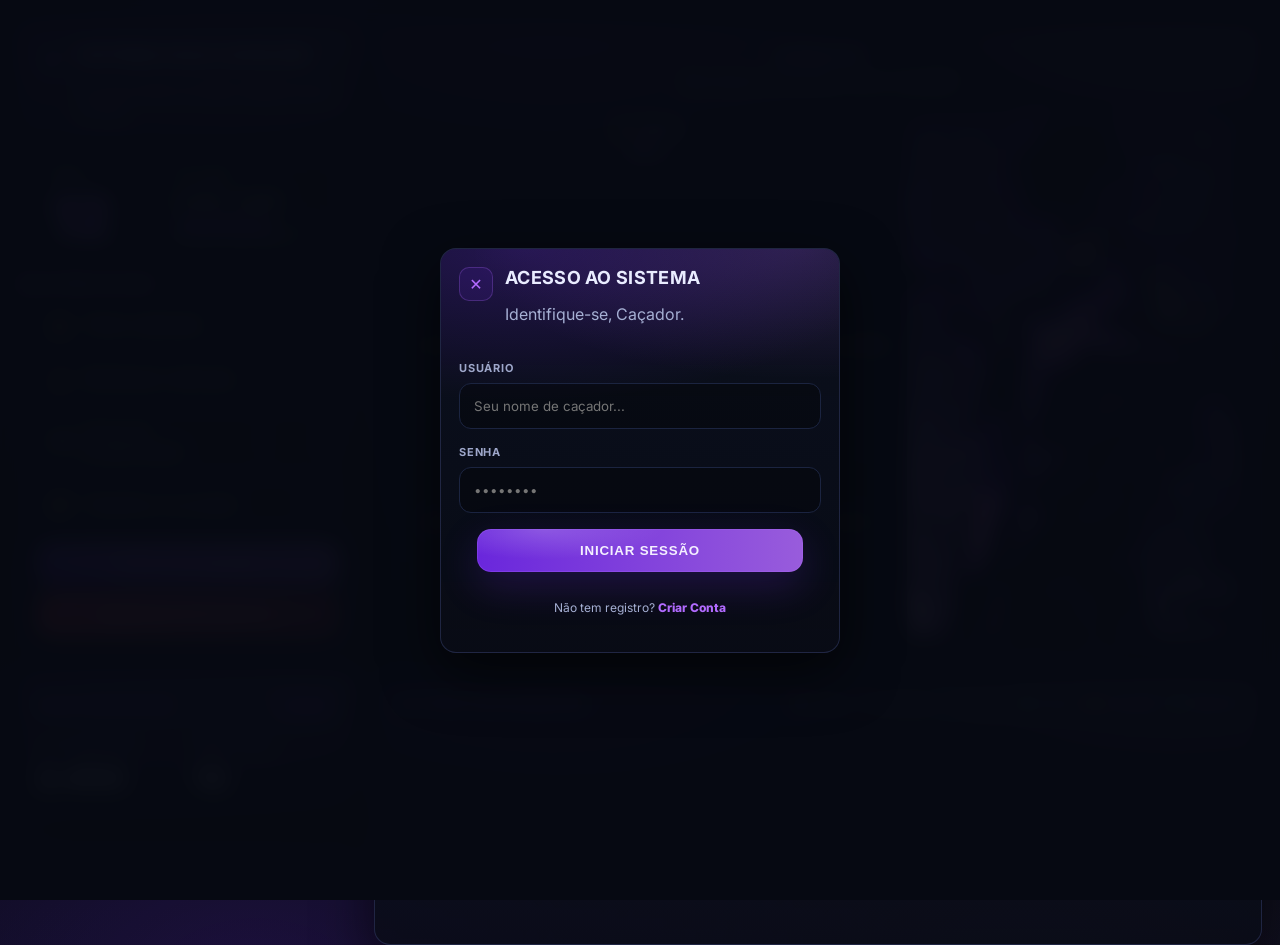
==== commit fb91cb73: "Add files via upload" ====
--- a/solo/index.html
+++ b/solo/index.html
@@ -15,7 +15,7 @@
   <div id="authOverlay" class="auth-overlay">
     <div class="card glass auth-card">
       <div class="titleRow">
-        <div class="logoX">✕</div>
+        <div class="logoX" id="authClose" style="cursor: pointer;">✕</div>
         <div>
           <h1 id="authTitle">ACESSO AO SISTEMA</h1>
           <p class="muted" id="authSubtitle">Identifique-se, Caçador.</p>
@@ -67,7 +67,6 @@
               <p class="muted">Evolua todos os dias. Supere seus limites.</p>
             </div>
           </div>
-
           <div class="levelXp">
             <div class="levelBox">
               <div class="k">NÍVEL</div>
@@ -75,19 +74,13 @@
             </div>
             <div class="xpBox">
               <div class="k">XP TOTAL</div>
-              <div class="xpTop">
-                <div id="xpText" class="xpText">2.450 / 3.000</div>
-              </div>
-              <div class="bar">
-                <div id="xpFill" class="fill"></div>
-              </div>
+              <div class="xpTop"><div id="xpText" class="xpText">2.450 / 3.000</div></div>
+              <div class="bar"><div id="xpFill" class="fill"></div></div>
               <div id="nextText" class="muted small">Próximo nível: 550 XP</div>
             </div>
           </div>
-
           <div class="divider"></div>
           <h2>RELATÓRIO DO DIA</h2>
-
           <div class="tasks">
             <label class="task">
               <span class="taskLeft"><span class="ico">💪</span><span>Treino realizado</span></span>
@@ -99,42 +92,28 @@
             </label>
             <div class="task row">
               <span class="taskLeft"><span class="ico">⌨️</span><span>Horas de programação</span></span>
-              <div class="hours">
-                <input id="tHoras" type="number" min="0" max="24" value="3" />
-                <span class="muted">h</span>
-              </div>
+              <div class="hours"><input id="tHoras" type="number" min="0" max="24" value="3" /><span class="muted">h</span></div>
             </div>
             <label class="task">
               <span class="taskLeft"><span class="ico">📁</span><span>Trabalhou no projeto</span></span>
               <input id="tProjeto" type="checkbox"><span class="cb"></span>
             </label>
           </div>
-
           <button id="btnMissao" class="btn primary">EXECUTAR MISSÃO</button>
           <button id="btnReset" class="btn danger">REINICIAR PROGRESSO</button>
         </div>
-
         <div class="card glass resultCard">
-          <div class="resultHeader">
-            <h2>RESULTADO DO DIA</h2>
-            <div id="xpGainBadge" class="badge">+0 XP</div>
-          </div>
+          <div class="resultHeader"><h2>RESULTADO DO DIA</h2><div id="xpGainBadge" class="badge">+0 XP</div></div>
           <div class="resultStats">
             <div><div class="k">XP ACUMULADO</div><div id="xpAccum" class="bigStat">2.450</div></div>
             <div><div class="k">NÍVEL ATUAL</div><div id="level2" class="bigStat">12</div></div>
           </div>
-          <div class="hint muted small">Dica: a missão soma XP e atualiza os atributos do dia.</div>
         </div>
       </aside>
 
       <section class="col midRight">
         <div class="card glass bigCard">
-          <div class="bigTop">
-            <div class="bigTitle">
-              <h2>ATRIBUTOS</h2>
-              <p class="muted">Seu desenvolvimento como caçador</p>
-            </div>
-          </div>
+          <div class="bigTop"><div class="bigTitle"><h2>ATRIBUTOS</h2><p class="muted">Seu desenvolvimento como caçador</p></div></div>
           <div class="bigBody">
             <div class="radarWrap">
               <div class="attrLabel top"><div class="labelName">💪 FORÇA</div><div id="vForca" class="labelVal">78%</div></div>
@@ -152,7 +131,6 @@
             </div>
           </div>
         </div>
-
         <div class="card glass historyCard">
           <div class="historyTop">
             <h2>HISTÓRICO DE ATRIBUTOS</h2>
